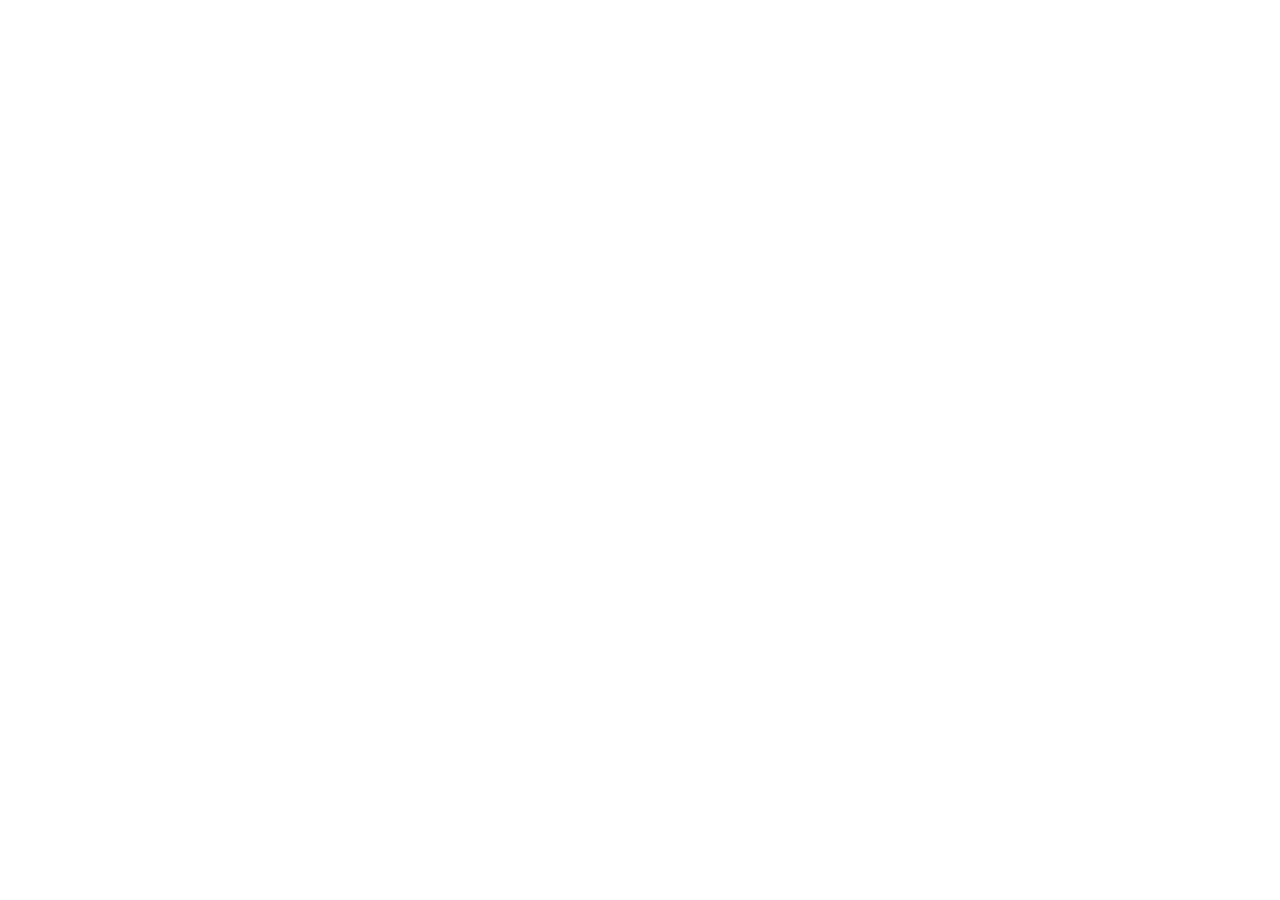
==== admin/index.html @ 59443d05 "Добавлена админка Decap CMS для блога - admin/config.yml — конфигурация CMS - admin/index.html — инт" ====
<!doctype html>
<html>
<head>
  <meta charset="utf-8" />
  <meta name="viewport" content="width=device-width, initial-scale=1.0" />
  <title>Админка блога — Ксения Журавлёва</title>
  <link rel="icon" type="image/png" href="ksusha-logo.png">
  <script src="https://unpkg.com/decap-cms@^3.0.0/dist/decap-cms.js"></script>
</head>
<body>
  <script>
    CMS.init();
  </script>
</body>
</html>
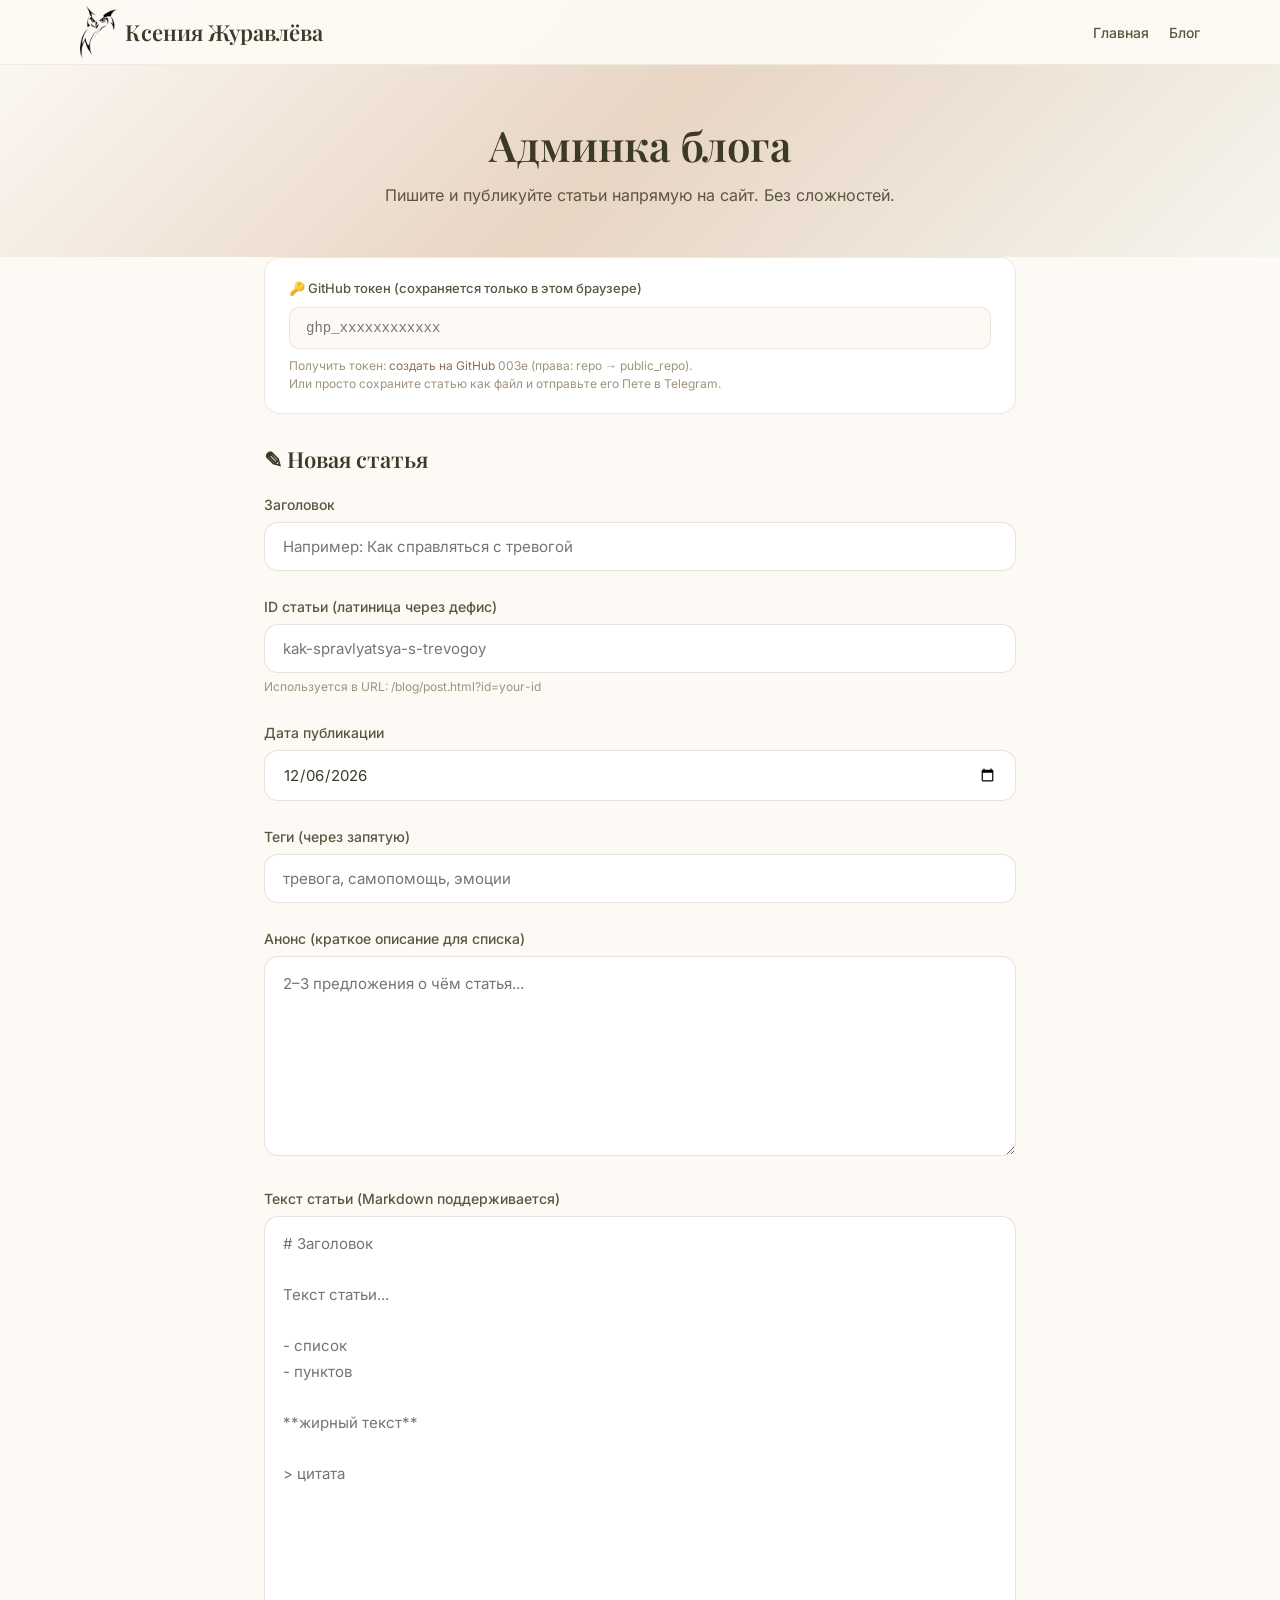
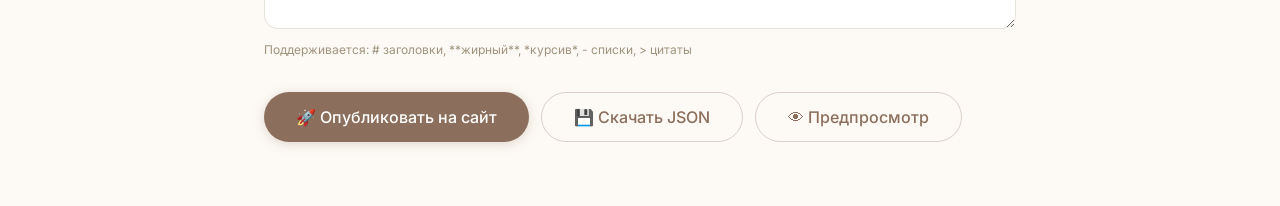
==== commit aff8b2ed: "Обновлена админка блога — простая форма с прямой публикацией - admin/index.html — полностью переписа" ====
--- a/admin/index.html
+++ b/admin/index.html
@@ -1,15 +1,313 @@
-<!doctype html>
-<html>
+<!DOCTYPE html>
+<html lang="ru">
 <head>
-  <meta charset="utf-8" />
-  <meta name="viewport" content="width=device-width, initial-scale=1.0" />
-  <title>Админка блога — Ксения Журавлёва</title>
-  <link rel="icon" type="image/png" href="ksusha-logo.png">
-  <script src="https://unpkg.com/decap-cms@^3.0.0/dist/decap-cms.js"></script>
+<meta charset="UTF-8">
+<meta name="viewport" content="width=device-width, initial-scale=1.0">
+<title>Админка блога — Ксения Журавлёва</title>
+<link rel="icon" type="image/png" href="../ksusha-logo.png">
+<link href="../fonts/fonts-local.css" rel="stylesheet">
+<style>
+  *,*::before,*::after{box-sizing:border-box;margin:0;padding:0}
+  html{scroll-behavior:smooth}
+  body{font-family:'Inter',-apple-system,sans-serif;font-weight:400;font-size:16px;line-height:1.65;color:#3D3929;background:#FDFAF5;-webkit-font-smoothing:antialiased}
+  h1,h2,h3{font-family:'Playfair Display',Georgia,serif;font-weight:600;line-height:1.2}
+
+  nav{position:fixed;top:0;left:0;right:0;z-index:100;background:rgba(253,250,245,0.92);backdrop-filter:blur(12px);border-bottom:1px solid rgba(160,147,125,0.15);padding:0 24px}
+  .nav-inner{max-width:1120px;margin:0 auto;display:flex;align-items:center;height:64px}
+  .nav-logo{font-family:'Playfair Display',serif;font-size:22px;font-weight:600;color:#3D3929;text-decoration:none;display:flex;align-items:center;gap:8px;flex-shrink:0}
+  .nav-logo img{width:auto;height:52px;object-fit:contain}
+  .nav-right{display:flex;align-items:center;gap:20px;margin-left:auto}
+  .nav-links{display:flex;gap:20px;list-style:none;align-items:center}
+  .nav-links a{text-decoration:none;color:#5C5540;font-size:14px;font-weight:450;transition:color 0.2s}
+  .nav-links a:hover{color:#8B6F5C}
+
+  .page-header{padding:120px 24px 48px;background:linear-gradient(135deg,#FDFAF5 0%,#E8D5C4 50%,#C4D7C120 100%);text-align:center}
+  .page-header h1{font-size:clamp(28px,4vw,42px);color:#3D3929;margin-bottom:12px}
+  .page-header p{font-size:16px;color:#5C5540;max-width:600px;margin:0 auto}
+
+  .container{max-width:800px;margin:0 auto;padding:0 24px 64px}
+
+  .form-group{margin-bottom:24px}
+  .form-group label{display:block;font-size:14px;font-weight:500;color:#5C5540;margin-bottom:6px}
+  .form-group input,.form-group textarea,.form-group select{width:100%;padding:14px 18px;border:1.5px solid rgba(160,147,125,0.25);border-radius:14px;font-family:'Inter',sans-serif;font-size:15px;color:#3D3929;background:#fff;transition:border-color 0.2s}
+  .form-group input:focus,.form-group textarea:focus,.form-group select:focus{outline:none;border-color:#8B6F5C}
+  .form-group textarea{min-height:200px;resize:vertical;line-height:1.7}
+  .form-group small{font-size:12px;color:#A0937D;margin-top:4px;display:block}
+
+  .btn{display:inline-flex;align-items:center;justify-content:center;padding:14px 32px;border-radius:999px;font-family:'Inter',sans-serif;font-size:16px;font-weight:500;text-decoration:none;cursor:pointer;transition:all 0.25s;border:none;white-space:nowrap}
+  .btn-primary{background:#8B6F5C;color:#fff;box-shadow:0 2px 12px rgba(139,111,92,0.25)}
+  .btn-primary:hover{background:#7A5F4D;transform:translateY(-1px);box-shadow:0 4px 20px rgba(139,111,92,0.35)}
+  .btn-outline{background:transparent;color:#8B6F5C;border:1.5px solid rgba(139,111,92,0.3)}
+  .btn-outline:hover{background:rgba(139,111,92,0.06);border-color:#8B6F5C}
+  .btn-group{display:flex;gap:12px;flex-wrap:wrap;margin-top:32px}
+
+  .token-box{background:#fff;border:1.5px solid rgba(160,147,125,0.2);border-radius:16px;padding:20px 24px;margin-bottom:32px}
+  .token-box label{font-size:13px;font-weight:500;color:#5C5540;margin-bottom:8px;display:block}
+  .token-box input{width:100%;padding:12px 16px;border:1.5px solid rgba(160,147,125,0.2);border-radius:10px;font-family:monospace;font-size:14px;background:#FDFAF5}
+  .token-box p{font-size:12px;color:#A0937D;margin-top:8px;line-height:1.5}
+  .token-box a{color:#8B6F5C;text-decoration:none}
+  .token-box a:hover{text-decoration:underline}
+
+  .status{padding:16px 20px;border-radius:12px;margin-bottom:24px;font-size:14px;display:none}
+  .status.success{background:rgba(196,215,193,0.3);color:#3D5A3E;border:1px solid rgba(196,215,193,0.5)}
+  .status.error{background:rgba(232,213,196,0.4);color:#8B6F5C;border:1px solid rgba(232,213,196,0.6)}
+  .status.visible{display:block}
+
+  .posts-list{background:#fff;border:1px solid rgba(160,147,125,0.12);border-radius:16px;padding:20px 24px;margin-bottom:32px}
+  .posts-list h3{font-size:18px;margin-bottom:16px;color:#3D3929}
+  .post-item{display:flex;justify-content:space-between;align-items:center;padding:12px 0;border-bottom:1px solid rgba(160,147,125,0.1)}
+  .post-item:last-child{border-bottom:none}
+  .post-item .title{font-size:15px;color:#3D3929;font-weight:500}
+  .post-item .date{font-size:12px;color:#A0937D}
+
+  @media(max-width:640px){
+    .page-header{padding:100px 20px 36px}
+    .page-header h1{font-size:24px}
+  }
+</style>
 </head>
 <body>
-  <script>
-    CMS.init();
-  </script>
+
+<nav>
+  <div class="nav-inner">
+    <a href="../index.html" class="nav-logo"><img src="../ksusha-logo.png" alt="">Ксения Журавлёва</a>
+    <div class="nav-right">
+      <ul class="nav-links">
+        <li><a href="../index.html">Главная</a></li>
+        <li><a href="index.html">Блог</a></li>
+      </ul>
+    </div>
+  </div>
+</nav>
+
+<header class="page-header">
+  <h1>Админка блога</h1>
+  <p>Пишите и публикуйте статьи напрямую на сайт. Без сложностей.</p>
+</header>
+
+<main class="container">
+
+  <div class="token-box">
+    <label>🔑 GitHub токен (сохраняется только в этом браузере)</label>
+    <input type="password" id="ghToken" placeholder="ghp_xxxxxxxxxxxx" onchange="saveToken()">
+    <p>
+      Получить токен: <a href="https://github.com/settings/tokens/new?description=Ksusha%20Blog&scopes=repo" target="_blank">создать на GitHub</a>
+003e (права: repo → public_repo). <br>
+      Или просто сохраните статью как файл и отправьте его Пете в Telegram.
+    </p>
+  </div>
+
+  <div class="status" id="status"></div>
+
+  <div class="posts-list" id="postsList" style="display:none">
+    <h3>📄 Существующие статьи</h3>
+    <div id="postsListContent"></div>
+  </div>
+
+  <h2 style="margin-bottom:20px;font-size:22px">✎ Новая статья</h2>
+
+  <form id="postForm" onsubmit="return false">
+    <div class="form-group">
+      <label>Заголовок</label>
+      <input type="text" id="title" placeholder="Например: Как справляться с тревогой" required>
+    </div>
+
+    <div class="form-group">
+      <label>ID статьи (латиница через дефис)</label>
+      <input type="text" id="postId" placeholder="kak-spravlyatsya-s-trevogoy" required>
+      <small>Используется в URL: /blog/post.html?id=your-id</small>
+    </div>
+
+    <div class="form-group">
+      <label>Дата публикации</label>
+      <input type="date" id="date" required>
+    </div>
+
+    <div class="form-group">
+      <label>Теги (через запятую)</label>
+      <input type="text" id="tags" placeholder="тревога, самопомощь, эмоции">
+    </div>
+
+    <div class="form-group">
+      <label>Анонс (краткое описание для списка)</label>
+      <textarea id="excerpt" rows="3" placeholder="2–3 предложения о чём статья..." required></textarea>
+    </div>
+
+    <div class="form-group">
+      <label>Текст статьи (Markdown поддерживается)</label>
+      <textarea id="body" rows="15" placeholder="# Заголовок&#10;&#10;Текст статьи...&#10;&#10;- список&#10;- пунктов&#10;&#10;**жирный текст**&#10;&#10;> цитата" required></textarea>
+      <small>Поддерживается: # заголовки, **жирный**, *курсив*, - списки, > цитаты</small>
+    </div>
+
+    <div class="btn-group">
+      <button class="btn btn-primary" onclick="publish()">🚀 Опубликовать на сайт</button>
+      <button class="btn btn-outline" onclick="downloadJson()">💾 Скачать JSON</button>
+      <button class="btn btn-outline" onclick="preview()">👁 Предпросмотр</button>
+    </div>
+  </form>
+
+  <div id="previewBox" style="margin-top:40px;display:none">
+    <h3 style="margin-bottom:16px">Предпросмотр</h3>
+    <div style="background:#fff;border:1px solid rgba(160,147,125,0.15);border-radius:16px;padding:32px" id="previewContent"></div>
+  </div>
+
+</main>
+
+<script>
+// ===== CONFIG =====
+const REPO = 'r79116045-arch/ksusha-site';
+const BRANCH = 'main';
+const FILE_PATH = 'blog/posts.json';
+
+// ===== UTILS =====
+function loadToken(){const t=localStorage.getItem('ksusha_gh_token');if(t)document.getElementById('ghToken').value=t;}
+function saveToken(){const t=document.getElementById('ghToken').value.trim();if(t)localStorage.setItem('ksusha_gh_token',t);}
+function show(msg,isErr){const s=document.getElementById('status');s.textContent=msg;s.className='status '+(isErr?'error':'success')+' visible';}
+function hideStatus(){document.getElementById('status').classList.remove('visible');}
+
+function getFormData(){
+  return {
+    id: document.getElementById('postId').value.trim(),
+    title: document.getElementById('title').value.trim(),
+    date: document.getElementById('date').value,
+    tags: document.getElementById('tags').value.split(',').map(t=>t.trim()).filter(Boolean),
+    excerpt: document.getElementById('excerpt').value.trim(),
+    body: document.getElementById('body').value.trim(),
+    image: ''
+  };
+}
+
+function validate(p){
+  if(!p.id)return 'Заполните ID статьи';
+  if(!p.title)return 'Заполните заголовок';
+  if(!p.date)return 'Выберите дату';
+  if(!p.excerpt)return 'Заполните анонс';
+  if(!p.body)return 'Напишите текст статьи';
+  if(!/^[a-z0-9-]+$/.test(p.id))return 'ID: только латиница, цифры и дефис';
+  return null;
+}
+
+// ===== GITHUB API =====
+async function fetchPosts(){
+  const res=await fetch(`https://api.github.com/repos/${REPO}/contents/${FILE_PATH}?ref=${BRANCH}`,{
+    headers:{Accept:'application/vnd.github.v3+json'}
+  });
+  if(!res.ok)throw new Error('Не удалось загрузить статьи');
+  const data=await res.json();
+  const content=JSON.parse(atob(data.content));
+  return {posts: content.posts||content, sha: data.sha};
+}
+
+async function publish(){
+  hideStatus();
+  const token=document.getElementById('ghToken').value.trim();
+  if(!token){show('Введите GitHub токен (или скачайте JSON)',true);return;}
+
+  const post=getFormData();
+  const err=validate(post);
+  if(err){show(err,true);return;}
+
+  show('Загрузка текущих статей...');
+  try{
+    const {posts,sha}=await fetchPosts();
+    const existing=posts.findIndex(p=>p.id===post.id);
+    if(existing>=-1)posts[existing]=post;else posts.push(post);
+    posts.sort((a,b)=>new Date(b.date)-new Date(a.date));
+    const newContent=btoa(unescape(encodeURIComponent(JSON.stringify({posts},null,2))));
+
+    show('Отправка на GitHub...');
+    const res=await fetch(`https://api.github.com/repos/${REPO}/contents/${FILE_PATH}`,{
+      method:'PUT',
+      headers:{
+        'Authorization':`token ${token}`,
+        'Accept':'application/vnd.github.v3+json',
+        'Content-Type':'application/json'
+      },
+      body:JSON.stringify({
+        message:`${existing>=-1?'Обновлена':'Добавлена'} статья: ${post.title}`,
+        content:newContent,
+        sha:sha,
+        branch:BRANCH
+      })
+    });
+    if(!res.ok){
+      const errData=await res.json();
+      throw new Error(errData.message||'Ошибка GitHub API');
+    }
+    show('✅ Статья опубликована! Сайт обновится через 1–2 минуты.');
+    document.getElementById('postForm').reset();
+    loadPostsList();
+  }catch(e){show('❌ '+e.message,true);}
+}
+
+// ===== DOWNLOAD =====
+function downloadJson(){
+  const post=getFormData();
+  const err=validate(post);
+  if(err){show(err,true);return;}
+
+  // Создаём JSON в формате posts.json
+  const blob=new Blob([JSON.stringify({posts:[post]},null,2)],{type:'application/json'});
+  const url=URL.createObjectURL(blob);
+  const a=document.createElement('a');
+  a.href=url;
+  a.download=`${post.id}.json`;
+  a.click();
+  URL.revokeObjectURL(url);
+  show('📎 JSON скачан. Отправьте его Пете в Telegram — он добавит на сайт.');
+}
+
+// ===== PREVIEW =====
+function mdToHtml(md){
+  if(!md)return '';
+  return md
+    .replace(/^### (.*$)/gim,'<h3>$1</h3>')
+    .replace(/^## (.*$)/gim,'<h2>$1</h2>')
+    .replace(/^# (.*$)/gim,'<h1>$1</h1>')
+    .replace(/\*\*(.*?)\*\*/g,'<strong>$1</strong>')
+    .replace(/\*(.*?)\*/g,'<em>$1</em>')
+    .replace(/^\> (.*$)/gim,'<blockquote>$1</blockquote>')
+    .replace(/^\- (.*$)/gim,'<li>$1</li>')
+    .replace(/\n/g,'<br>');
+}
+function preview(){
+  const post=getFormData();
+  const err=validate(post);
+  if(err){show(err,true);return;}
+  document.getElementById('previewBox').style.display='block';
+  document.getElementById('previewContent').innerHTML=`
+    <h1>${post.title}</h1>
+    <p style="color:#A0937D;font-size:14px;margin-bottom:24px">${new Date(post.date).toLocaleDateString('ru-RU')} · ${post.tags.join(', ')}</p>
+    <div style="line-height:1.7">${mdToHtml(post.body)}</div>
+  `;
+  document.getElementById('previewBox').scrollIntoView({behavior:'smooth'});
+}
+
+// ===== LOAD EXISTING POSTS =====
+async function loadPostsList(){
+  try{
+    const {posts}=await fetchPosts();
+    const box=document.getElementById('postsList');
+    const content=document.getElementById('postsListContent');
+    if(posts.length>0){
+      box.style.display='block';
+      content.innerHTML=posts.map(p=>`
+        <div class="post-item">
+          <div>
+            <div class="title">${p.title}</div>
+            <div class="date">${p.date}</div>
+          </div>
+          <a href="post.html?id=${p.id}" target="_blank" style="font-size:13px;color:#8B6F5C;text-decoration:none">Открыть →</a>
+        </div>
+      `).join('');
+    }
+  }catch(e){console.log('Не удалось загрузить список статей',e);}
+}
+
+// ===== INIT =====
+document.getElementById('date').valueAsDate=new Date();
+loadToken();
+loadPostsList();
+</script>
 </body>
 </html>
--- a/fonts/fonts-local.css
+++ b/fonts/fonts-local.css
@@ -0,0 +1,396 @@
+/* cyrillic-ext */
+@font-face {
+  font-family: 'Inter';
+  font-style: normal;
+  font-weight: 300;
+  font-display: swap;
+  src: url(./UcC73FwrK3iLTeHuS_nVMrMxCp50SjIa2JL7SUc.woff2) format('woff2');
+  unicode-range: U+0460-052F, U+1C80-1C8A, U+20B4, U+2DE0-2DFF, U+A640-A69F, U+FE2E-FE2F;
+}
+/* cyrillic */
+@font-face {
+  font-family: 'Inter';
+  font-style: normal;
+  font-weight: 300;
+  font-display: swap;
+  src: url(./UcC73FwrK3iLTeHuS_nVMrMxCp50SjIa0ZL7SUc.woff2) format('woff2');
+  unicode-range: U+0301, U+0400-045F, U+0490-0491, U+04B0-04B1, U+2116;
+}
+/* greek-ext */
+@font-face {
+  font-family: 'Inter';
+  font-style: normal;
+  font-weight: 300;
+  font-display: swap;
+  src: url(./UcC73FwrK3iLTeHuS_nVMrMxCp50SjIa2ZL7SUc.woff2) format('woff2');
+  unicode-range: U+1F00-1FFF;
+}
+/* greek */
+@font-face {
+  font-family: 'Inter';
+  font-style: normal;
+  font-weight: 300;
+  font-display: swap;
+  src: url(./UcC73FwrK3iLTeHuS_nVMrMxCp50SjIa1pL7SUc.woff2) format('woff2');
+  unicode-range: U+0370-0377, U+037A-037F, U+0384-038A, U+038C, U+038E-03A1, U+03A3-03FF;
+}
+/* vietnamese */
+@font-face {
+  font-family: 'Inter';
+  font-style: normal;
+  font-weight: 300;
+  font-display: swap;
+  src: url(./UcC73FwrK3iLTeHuS_nVMrMxCp50SjIa2pL7SUc.woff2) format('woff2');
+  unicode-range: U+0102-0103, U+0110-0111, U+0128-0129, U+0168-0169, U+01A0-01A1, U+01AF-01B0, U+0300-0301, U+0303-0304, U+0308-0309, U+0323, U+0329, U+1EA0-1EF9, U+20AB;
+}
+/* latin-ext */
+@font-face {
+  font-family: 'Inter';
+  font-style: normal;
+  font-weight: 300;
+  font-display: swap;
+  src: url(./UcC73FwrK3iLTeHuS_nVMrMxCp50SjIa25L7SUc.woff2) format('woff2');
+  unicode-range: U+0100-02BA, U+02BD-02C5, U+02C7-02CC, U+02CE-02D7, U+02DD-02FF, U+0304, U+0308, U+0329, U+1D00-1DBF, U+1E00-1E9F, U+1EF2-1EFF, U+2020, U+20A0-20AB, U+20AD-20C0, U+2113, U+2C60-2C7F, U+A720-A7FF;
+}
+/* latin */
+@font-face {
+  font-family: 'Inter';
+  font-style: normal;
+  font-weight: 300;
+  font-display: swap;
+  src: url(./UcC73FwrK3iLTeHuS_nVMrMxCp50SjIa1ZL7.woff2) format('woff2');
+  unicode-range: U+0000-00FF, U+0131, U+0152-0153, U+02BB-02BC, U+02C6, U+02DA, U+02DC, U+0304, U+0308, U+0329, U+2000-206F, U+20AC, U+2122, U+2191, U+2193, U+2212, U+2215, U+FEFF, U+FFFD;
+}
+/* cyrillic-ext */
+@font-face {
+  font-family: 'Inter';
+  font-style: normal;
+  font-weight: 400;
+  font-display: swap;
+  src: url(./UcC73FwrK3iLTeHuS_nVMrMxCp50SjIa2JL7SUc.woff2) format('woff2');
+  unicode-range: U+0460-052F, U+1C80-1C8A, U+20B4, U+2DE0-2DFF, U+A640-A69F, U+FE2E-FE2F;
+}
+/* cyrillic */
+@font-face {
+  font-family: 'Inter';
+  font-style: normal;
+  font-weight: 400;
+  font-display: swap;
+  src: url(./UcC73FwrK3iLTeHuS_nVMrMxCp50SjIa0ZL7SUc.woff2) format('woff2');
+  unicode-range: U+0301, U+0400-045F, U+0490-0491, U+04B0-04B1, U+2116;
+}
+/* greek-ext */
+@font-face {
+  font-family: 'Inter';
+  font-style: normal;
+  font-weight: 400;
+  font-display: swap;
+  src: url(./UcC73FwrK3iLTeHuS_nVMrMxCp50SjIa2ZL7SUc.woff2) format('woff2');
+  unicode-range: U+1F00-1FFF;
+}
+/* greek */
+@font-face {
+  font-family: 'Inter';
+  font-style: normal;
+  font-weight: 400;
+  font-display: swap;
+  src: url(./UcC73FwrK3iLTeHuS_nVMrMxCp50SjIa1pL7SUc.woff2) format('woff2');
+  unicode-range: U+0370-0377, U+037A-037F, U+0384-038A, U+038C, U+038E-03A1, U+03A3-03FF;
+}
+/* vietnamese */
+@font-face {
+  font-family: 'Inter';
+  font-style: normal;
+  font-weight: 400;
+  font-display: swap;
+  src: url(./UcC73FwrK3iLTeHuS_nVMrMxCp50SjIa2pL7SUc.woff2) format('woff2');
+  unicode-range: U+0102-0103, U+0110-0111, U+0128-0129, U+0168-0169, U+01A0-01A1, U+01AF-01B0, U+0300-0301, U+0303-0304, U+0308-0309, U+0323, U+0329, U+1EA0-1EF9, U+20AB;
+}
+/* latin-ext */
+@font-face {
+  font-family: 'Inter';
+  font-style: normal;
+  font-weight: 400;
+  font-display: swap;
+  src: url(./UcC73FwrK3iLTeHuS_nVMrMxCp50SjIa25L7SUc.woff2) format('woff2');
+  unicode-range: U+0100-02BA, U+02BD-02C5, U+02C7-02CC, U+02CE-02D7, U+02DD-02FF, U+0304, U+0308, U+0329, U+1D00-1DBF, U+1E00-1E9F, U+1EF2-1EFF, U+2020, U+20A0-20AB, U+20AD-20C0, U+2113, U+2C60-2C7F, U+A720-A7FF;
+}
+/* latin */
+@font-face {
+  font-family: 'Inter';
+  font-style: normal;
+  font-weight: 400;
+  font-display: swap;
+  src: url(./UcC73FwrK3iLTeHuS_nVMrMxCp50SjIa1ZL7.woff2) format('woff2');
+  unicode-range: U+0000-00FF, U+0131, U+0152-0153, U+02BB-02BC, U+02C6, U+02DA, U+02DC, U+0304, U+0308, U+0329, U+2000-206F, U+20AC, U+2122, U+2191, U+2193, U+2212, U+2215, U+FEFF, U+FFFD;
+}
+/* cyrillic-ext */
+@font-face {
+  font-family: 'Inter';
+  font-style: normal;
+  font-weight: 500;
+  font-display: swap;
+  src: url(./UcC73FwrK3iLTeHuS_nVMrMxCp50SjIa2JL7SUc.woff2) format('woff2');
+  unicode-range: U+0460-052F, U+1C80-1C8A, U+20B4, U+2DE0-2DFF, U+A640-A69F, U+FE2E-FE2F;
+}
+/* cyrillic */
+@font-face {
+  font-family: 'Inter';
+  font-style: normal;
+  font-weight: 500;
+  font-display: swap;
+  src: url(./UcC73FwrK3iLTeHuS_nVMrMxCp50SjIa0ZL7SUc.woff2) format('woff2');
+  unicode-range: U+0301, U+0400-045F, U+0490-0491, U+04B0-04B1, U+2116;
+}
+/* greek-ext */
+@font-face {
+  font-family: 'Inter';
+  font-style: normal;
+  font-weight: 500;
+  font-display: swap;
+  src: url(./UcC73FwrK3iLTeHuS_nVMrMxCp50SjIa2ZL7SUc.woff2) format('woff2');
+  unicode-range: U+1F00-1FFF;
+}
+/* greek */
+@font-face {
+  font-family: 'Inter';
+  font-style: normal;
+  font-weight: 500;
+  font-display: swap;
+  src: url(./UcC73FwrK3iLTeHuS_nVMrMxCp50SjIa1pL7SUc.woff2) format('woff2');
+  unicode-range: U+0370-0377, U+037A-037F, U+0384-038A, U+038C, U+038E-03A1, U+03A3-03FF;
+}
+/* vietnamese */
+@font-face {
+  font-family: 'Inter';
+  font-style: normal;
+  font-weight: 500;
+  font-display: swap;
+  src: url(./UcC73FwrK3iLTeHuS_nVMrMxCp50SjIa2pL7SUc.woff2) format('woff2');
+  unicode-range: U+0102-0103, U+0110-0111, U+0128-0129, U+0168-0169, U+01A0-01A1, U+01AF-01B0, U+0300-0301, U+0303-0304, U+0308-0309, U+0323, U+0329, U+1EA0-1EF9, U+20AB;
+}
+/* latin-ext */
+@font-face {
+  font-family: 'Inter';
+  font-style: normal;
+  font-weight: 500;
+  font-display: swap;
+  src: url(./UcC73FwrK3iLTeHuS_nVMrMxCp50SjIa25L7SUc.woff2) format('woff2');
+  unicode-range: U+0100-02BA, U+02BD-02C5, U+02C7-02CC, U+02CE-02D7, U+02DD-02FF, U+0304, U+0308, U+0329, U+1D00-1DBF, U+1E00-1E9F, U+1EF2-1EFF, U+2020, U+20A0-20AB, U+20AD-20C0, U+2113, U+2C60-2C7F, U+A720-A7FF;
+}
+/* latin */
+@font-face {
+  font-family: 'Inter';
+  font-style: normal;
+  font-weight: 500;
+  font-display: swap;
+  src: url(./UcC73FwrK3iLTeHuS_nVMrMxCp50SjIa1ZL7.woff2) format('woff2');
+  unicode-range: U+0000-00FF, U+0131, U+0152-0153, U+02BB-02BC, U+02C6, U+02DA, U+02DC, U+0304, U+0308, U+0329, U+2000-206F, U+20AC, U+2122, U+2191, U+2193, U+2212, U+2215, U+FEFF, U+FFFD;
+}
+/* cyrillic-ext */
+@font-face {
+  font-family: 'Inter';
+  font-style: normal;
+  font-weight: 600;
+  font-display: swap;
+  src: url(./UcC73FwrK3iLTeHuS_nVMrMxCp50SjIa2JL7SUc.woff2) format('woff2');
+  unicode-range: U+0460-052F, U+1C80-1C8A, U+20B4, U+2DE0-2DFF, U+A640-A69F, U+FE2E-FE2F;
+}
+/* cyrillic */
+@font-face {
+  font-family: 'Inter';
+  font-style: normal;
+  font-weight: 600;
+  font-display: swap;
+  src: url(./UcC73FwrK3iLTeHuS_nVMrMxCp50SjIa0ZL7SUc.woff2) format('woff2');
+  unicode-range: U+0301, U+0400-045F, U+0490-0491, U+04B0-04B1, U+2116;
+}
+/* greek-ext */
+@font-face {
+  font-family: 'Inter';
+  font-style: normal;
+  font-weight: 600;
+  font-display: swap;
+  src: url(./UcC73FwrK3iLTeHuS_nVMrMxCp50SjIa2ZL7SUc.woff2) format('woff2');
+  unicode-range: U+1F00-1FFF;
+}
+/* greek */
+@font-face {
+  font-family: 'Inter';
+  font-style: normal;
+  font-weight: 600;
+  font-display: swap;
+  src: url(./UcC73FwrK3iLTeHuS_nVMrMxCp50SjIa1pL7SUc.woff2) format('woff2');
+  unicode-range: U+0370-0377, U+037A-037F, U+0384-038A, U+038C, U+038E-03A1, U+03A3-03FF;
+}
+/* vietnamese */
+@font-face {
+  font-family: 'Inter';
+  font-style: normal;
+  font-weight: 600;
+  font-display: swap;
+  src: url(./UcC73FwrK3iLTeHuS_nVMrMxCp50SjIa2pL7SUc.woff2) format('woff2');
+  unicode-range: U+0102-0103, U+0110-0111, U+0128-0129, U+0168-0169, U+01A0-01A1, U+01AF-01B0, U+0300-0301, U+0303-0304, U+0308-0309, U+0323, U+0329, U+1EA0-1EF9, U+20AB;
+}
+/* latin-ext */
+@font-face {
+  font-family: 'Inter';
+  font-style: normal;
+  font-weight: 600;
+  font-display: swap;
+  src: url(./UcC73FwrK3iLTeHuS_nVMrMxCp50SjIa25L7SUc.woff2) format('woff2');
+  unicode-range: U+0100-02BA, U+02BD-02C5, U+02C7-02CC, U+02CE-02D7, U+02DD-02FF, U+0304, U+0308, U+0329, U+1D00-1DBF, U+1E00-1E9F, U+1EF2-1EFF, U+2020, U+20A0-20AB, U+20AD-20C0, U+2113, U+2C60-2C7F, U+A720-A7FF;
+}
+/* latin */
+@font-face {
+  font-family: 'Inter';
+  font-style: normal;
+  font-weight: 600;
+  font-display: swap;
+  src: url(./UcC73FwrK3iLTeHuS_nVMrMxCp50SjIa1ZL7.woff2) format('woff2');
+  unicode-range: U+0000-00FF, U+0131, U+0152-0153, U+02BB-02BC, U+02C6, U+02DA, U+02DC, U+0304, U+0308, U+0329, U+2000-206F, U+20AC, U+2122, U+2191, U+2193, U+2212, U+2215, U+FEFF, U+FFFD;
+}
+/* cyrillic */
+@font-face {
+  font-family: 'Playfair Display';
+  font-style: italic;
+  font-weight: 400;
+  font-display: swap;
+  src: url(./nuFRD-vYSZviVYUb_rj3ij__anPXDTnCjmHKM4nYO7KN_qiTXtXA-W2r.woff2) format('woff2');
+  unicode-range: U+0301, U+0400-045F, U+0490-0491, U+04B0-04B1, U+2116;
+}
+/* vietnamese */
+@font-face {
+  font-family: 'Playfair Display';
+  font-style: italic;
+  font-weight: 400;
+  font-display: swap;
+  src: url(./nuFRD-vYSZviVYUb_rj3ij__anPXDTnCjmHKM4nYO7KN_qiTXt7A-W2r.woff2) format('woff2');
+  unicode-range: U+0102-0103, U+0110-0111, U+0128-0129, U+0168-0169, U+01A0-01A1, U+01AF-01B0, U+0300-0301, U+0303-0304, U+0308-0309, U+0323, U+0329, U+1EA0-1EF9, U+20AB;
+}
+/* latin-ext */
+@font-face {
+  font-family: 'Playfair Display';
+  font-style: italic;
+  font-weight: 400;
+  font-display: swap;
+  src: url(./nuFRD-vYSZviVYUb_rj3ij__anPXDTnCjmHKM4nYO7KN_qiTXt_A-W2r.woff2) format('woff2');
+  unicode-range: U+0100-02BA, U+02BD-02C5, U+02C7-02CC, U+02CE-02D7, U+02DD-02FF, U+0304, U+0308, U+0329, U+1D00-1DBF, U+1E00-1E9F, U+1EF2-1EFF, U+2020, U+20A0-20AB, U+20AD-20C0, U+2113, U+2C60-2C7F, U+A720-A7FF;
+}
+/* latin */
+@font-face {
+  font-family: 'Playfair Display';
+  font-style: italic;
+  font-weight: 400;
+  font-display: swap;
+  src: url(./nuFRD-vYSZviVYUb_rj3ij__anPXDTnCjmHKM4nYO7KN_qiTXtHA-Q.woff2) format('woff2');
+  unicode-range: U+0000-00FF, U+0131, U+0152-0153, U+02BB-02BC, U+02C6, U+02DA, U+02DC, U+0304, U+0308, U+0329, U+2000-206F, U+20AC, U+2122, U+2191, U+2193, U+2212, U+2215, U+FEFF, U+FFFD;
+}
+/* cyrillic */
+@font-face {
+  font-family: 'Playfair Display';
+  font-style: normal;
+  font-weight: 400;
+  font-display: swap;
+  src: url(./nuFiD-vYSZviVYUb_rj3ij__anPXDTjYgFE_.woff2) format('woff2');
+  unicode-range: U+0301, U+0400-045F, U+0490-0491, U+04B0-04B1, U+2116;
+}
+/* vietnamese */
+@font-face {
+  font-family: 'Playfair Display';
+  font-style: normal;
+  font-weight: 400;
+  font-display: swap;
+  src: url(./nuFiD-vYSZviVYUb_rj3ij__anPXDTPYgFE_.woff2) format('woff2');
+  unicode-range: U+0102-0103, U+0110-0111, U+0128-0129, U+0168-0169, U+01A0-01A1, U+01AF-01B0, U+0300-0301, U+0303-0304, U+0308-0309, U+0323, U+0329, U+1EA0-1EF9, U+20AB;
+}
+/* latin-ext */
+@font-face {
+  font-family: 'Playfair Display';
+  font-style: normal;
+  font-weight: 400;
+  font-display: swap;
+  src: url(./nuFiD-vYSZviVYUb_rj3ij__anPXDTLYgFE_.woff2) format('woff2');
+  unicode-range: U+0100-02BA, U+02BD-02C5, U+02C7-02CC, U+02CE-02D7, U+02DD-02FF, U+0304, U+0308, U+0329, U+1D00-1DBF, U+1E00-1E9F, U+1EF2-1EFF, U+2020, U+20A0-20AB, U+20AD-20C0, U+2113, U+2C60-2C7F, U+A720-A7FF;
+}
+/* latin */
+@font-face {
+  font-family: 'Playfair Display';
+  font-style: normal;
+  font-weight: 400;
+  font-display: swap;
+  src: url(./nuFiD-vYSZviVYUb_rj3ij__anPXDTzYgA.woff2) format('woff2');
+  unicode-range: U+0000-00FF, U+0131, U+0152-0153, U+02BB-02BC, U+02C6, U+02DA, U+02DC, U+0304, U+0308, U+0329, U+2000-206F, U+20AC, U+2122, U+2191, U+2193, U+2212, U+2215, U+FEFF, U+FFFD;
+}
+/* cyrillic */
+@font-face {
+  font-family: 'Playfair Display';
+  font-style: normal;
+  font-weight: 600;
+  font-display: swap;
+  src: url(./nuFiD-vYSZviVYUb_rj3ij__anPXDTjYgFE_.woff2) format('woff2');
+  unicode-range: U+0301, U+0400-045F, U+0490-0491, U+04B0-04B1, U+2116;
+}
+/* vietnamese */
+@font-face {
+  font-family: 'Playfair Display';
+  font-style: normal;
+  font-weight: 600;
+  font-display: swap;
+  src: url(./nuFiD-vYSZviVYUb_rj3ij__anPXDTPYgFE_.woff2) format('woff2');
+  unicode-range: U+0102-0103, U+0110-0111, U+0128-0129, U+0168-0169, U+01A0-01A1, U+01AF-01B0, U+0300-0301, U+0303-0304, U+0308-0309, U+0323, U+0329, U+1EA0-1EF9, U+20AB;
+}
+/* latin-ext */
+@font-face {
+  font-family: 'Playfair Display';
+  font-style: normal;
+  font-weight: 600;
+  font-display: swap;
+  src: url(./nuFiD-vYSZviVYUb_rj3ij__anPXDTLYgFE_.woff2) format('woff2');
+  unicode-range: U+0100-02BA, U+02BD-02C5, U+02C7-02CC, U+02CE-02D7, U+02DD-02FF, U+0304, U+0308, U+0329, U+1D00-1DBF, U+1E00-1E9F, U+1EF2-1EFF, U+2020, U+20A0-20AB, U+20AD-20C0, U+2113, U+2C60-2C7F, U+A720-A7FF;
+}
+/* latin */
+@font-face {
+  font-family: 'Playfair Display';
+  font-style: normal;
+  font-weight: 600;
+  font-display: swap;
+  src: url(./nuFiD-vYSZviVYUb_rj3ij__anPXDTzYgA.woff2) format('woff2');
+  unicode-range: U+0000-00FF, U+0131, U+0152-0153, U+02BB-02BC, U+02C6, U+02DA, U+02DC, U+0304, U+0308, U+0329, U+2000-206F, U+20AC, U+2122, U+2191, U+2193, U+2212, U+2215, U+FEFF, U+FFFD;
+}
+/* cyrillic */
+@font-face {
+  font-family: 'Playfair Display';
+  font-style: normal;
+  font-weight: 700;
+  font-display: swap;
+  src: url(./nuFiD-vYSZviVYUb_rj3ij__anPXDTjYgFE_.woff2) format('woff2');
+  unicode-range: U+0301, U+0400-045F, U+0490-0491, U+04B0-04B1, U+2116;
+}
+/* vietnamese */
+@font-face {
+  font-family: 'Playfair Display';
+  font-style: normal;
+  font-weight: 700;
+  font-display: swap;
+  src: url(./nuFiD-vYSZviVYUb_rj3ij__anPXDTPYgFE_.woff2) format('woff2');
+  unicode-range: U+0102-0103, U+0110-0111, U+0128-0129, U+0168-0169, U+01A0-01A1, U+01AF-01B0, U+0300-0301, U+0303-0304, U+0308-0309, U+0323, U+0329, U+1EA0-1EF9, U+20AB;
+}
+/* latin-ext */
+@font-face {
+  font-family: 'Playfair Display';
+  font-style: normal;
+  font-weight: 700;
+  font-display: swap;
+  src: url(./nuFiD-vYSZviVYUb_rj3ij__anPXDTLYgFE_.woff2) format('woff2');
+  unicode-range: U+0100-02BA, U+02BD-02C5, U+02C7-02CC, U+02CE-02D7, U+02DD-02FF, U+0304, U+0308, U+0329, U+1D00-1DBF, U+1E00-1E9F, U+1EF2-1EFF, U+2020, U+20A0-20AB, U+20AD-20C0, U+2113, U+2C60-2C7F, U+A720-A7FF;
+}
+/* latin */
+@font-face {
+  font-family: 'Playfair Display';
+  font-style: normal;
+  font-weight: 700;
+  font-display: swap;
+  src: url(./nuFiD-vYSZviVYUb_rj3ij__anPXDTzYgA.woff2) format('woff2');
+  unicode-range: U+0000-00FF, U+0131, U+0152-0153, U+02BB-02BC, U+02C6, U+02DA, U+02DC, U+0304, U+0308, U+0329, U+2000-206F, U+20AC, U+2122, U+2191, U+2193, U+2212, U+2215, U+FEFF, U+FFFD;
+}
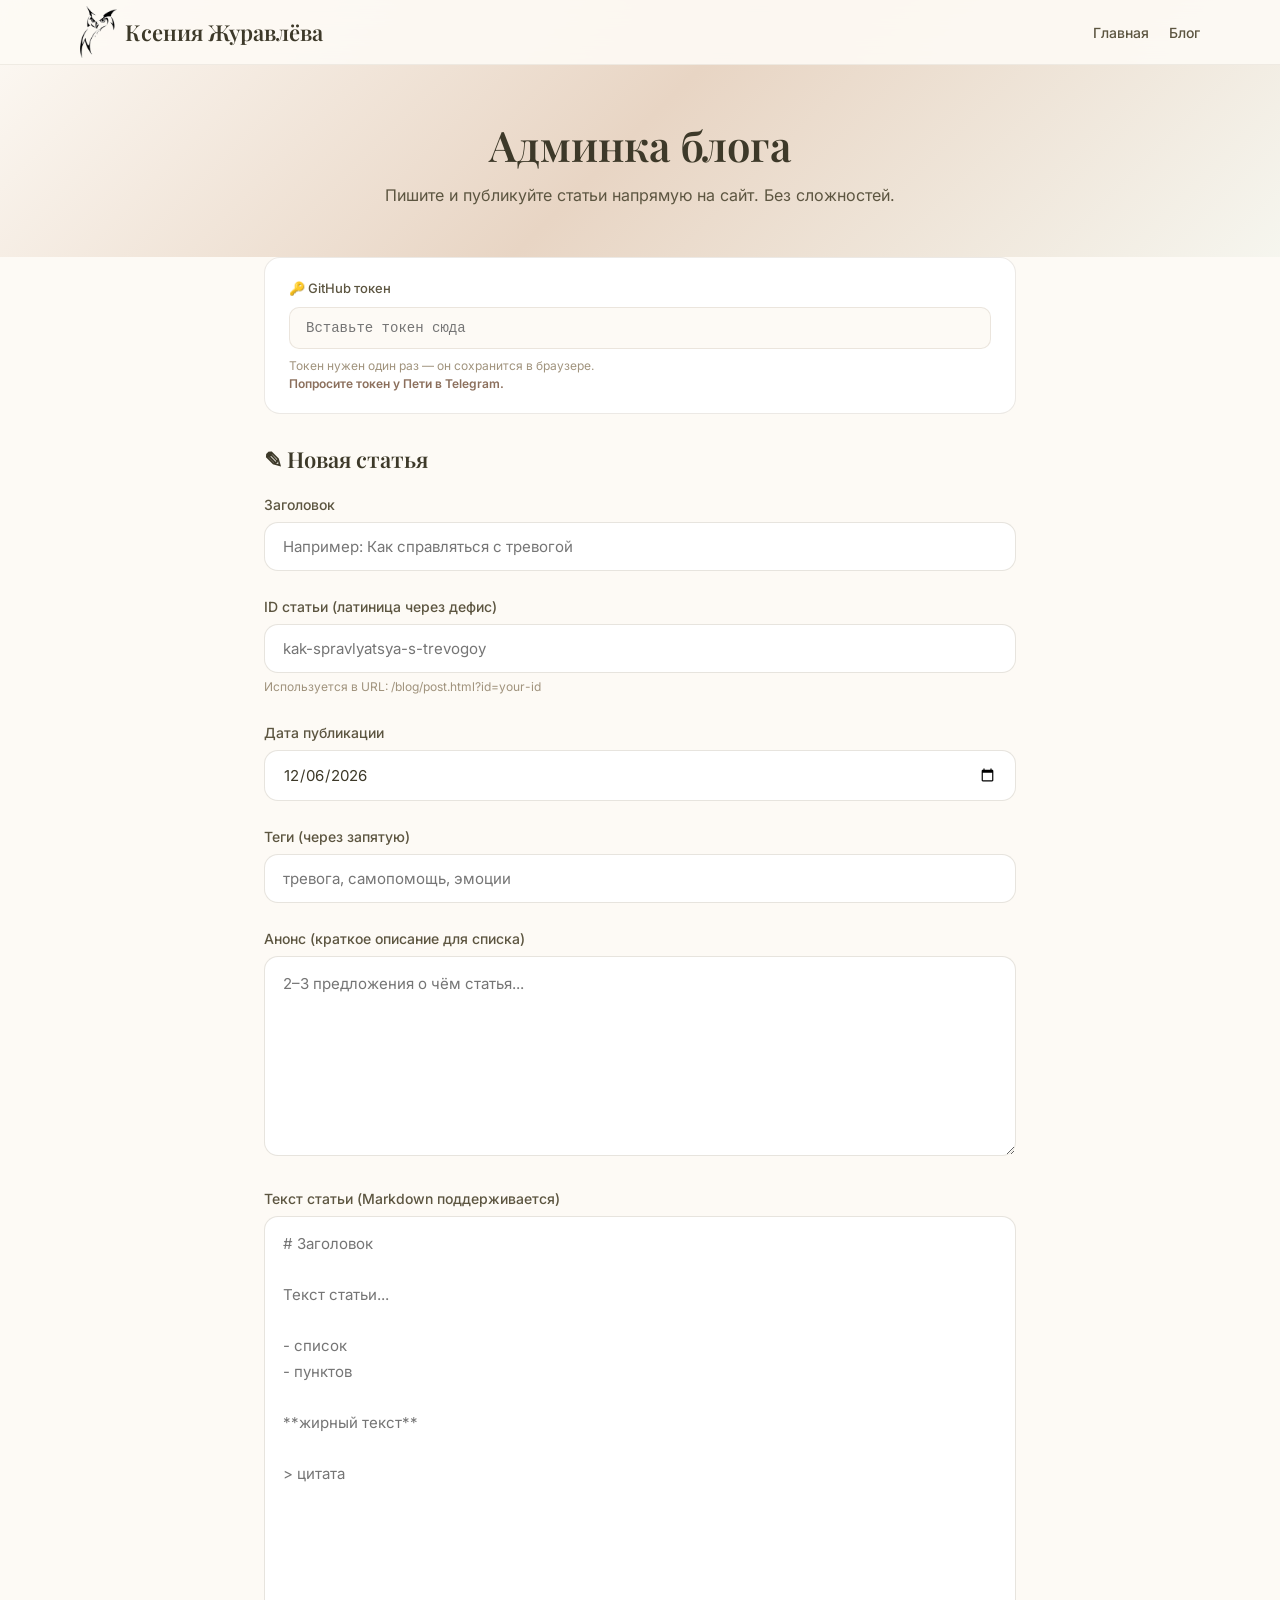
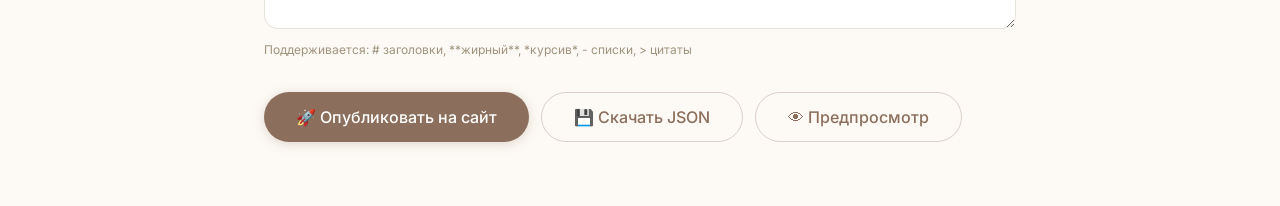
==== commit 52a6b9e5: "Фикс кодировки UTF-8 в админке" ====
--- a/admin/index.html
+++ b/admin/index.html
@@ -87,13 +87,12 @@
 
 <main class="container">
 
-  <div class="token-box">
-    <label>🔑 GitHub токен (сохраняется только в этом браузере)</label>
-    <input type="password" id="ghToken" placeholder="ghp_xxxxxxxxxxxx" onchange="saveToken()">
+  <div class="token-box" id="tokenBox">
+    <label>🔑 GitHub токен</label>
+    <input type="password" id="ghToken" placeholder="Вставьте токен сюда" onchange="saveToken()">
     <p>
-      Получить токен: <a href="https://github.com/settings/tokens/new?description=Ksusha%20Blog&scopes=repo" target="_blank">создать на GitHub</a>
-003e (права: repo → public_repo). <br>
-      Или просто сохраните статью как файл и отправьте его Пете в Telegram.
+      Токен нужен один раз — он сохранится в браузере.<br>
+      <strong style="color:#8B6F5C">Попросите токен у Пети в Telegram.</strong>
     </p>
   </div>
 
@@ -194,7 +193,7 @@
   });
   if(!res.ok)throw new Error('Не удалось загрузить статьи');
   const data=await res.json();
-  const content=JSON.parse(atob(data.content));
+  const content=JSON.parse(decodeURIComponent(escape(atob(data.content))));
   return {posts: content.posts||content, sha: data.sha};
 }
 
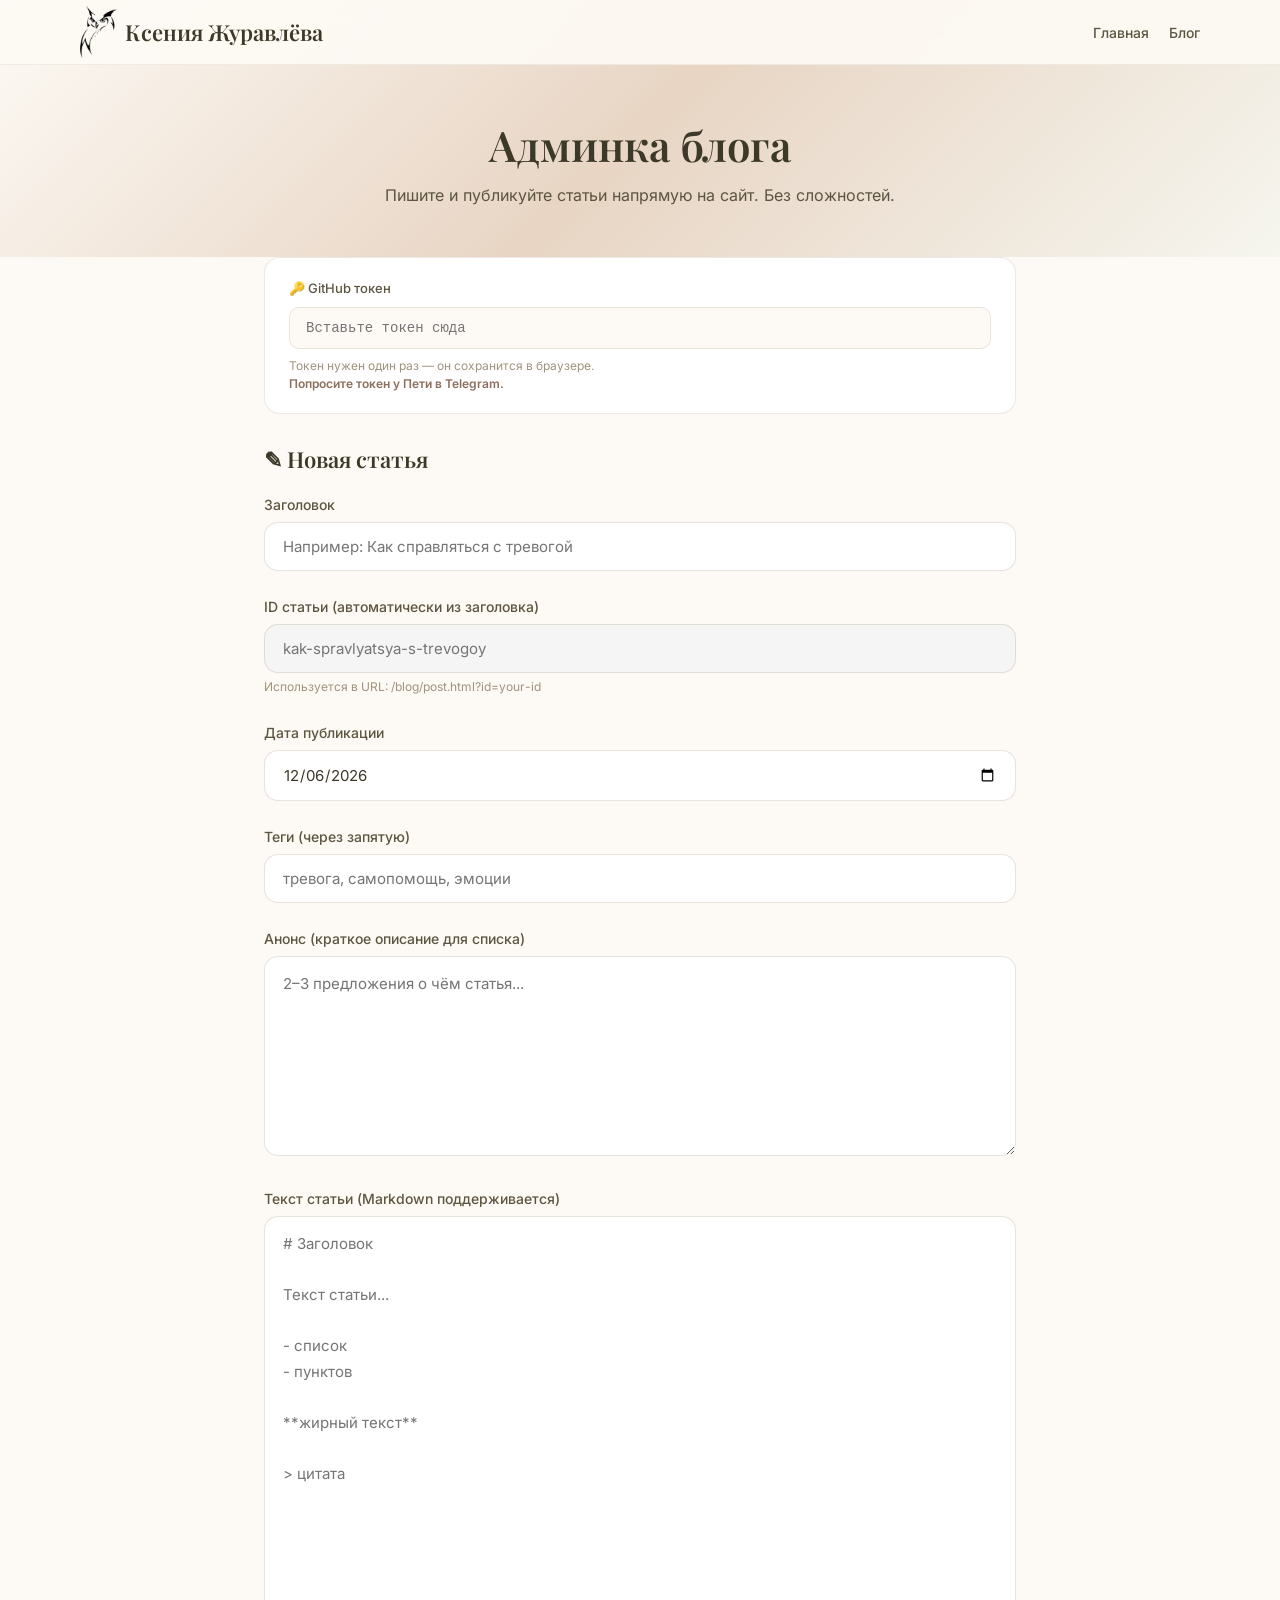
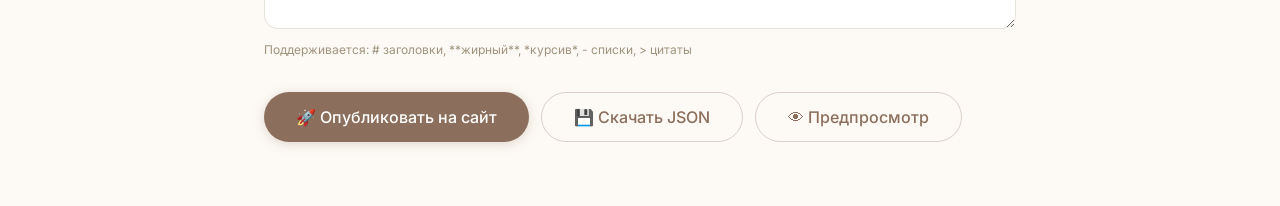
==== commit 060a03c0: "Авто-генерация ID из заголовка" ====
--- a/admin/index.html
+++ b/admin/index.html
@@ -108,12 +108,12 @@
   <form id="postForm" onsubmit="return false">
     <div class="form-group">
       <label>Заголовок</label>
-      <input type="text" id="title" placeholder="Например: Как справляться с тревогой" required>
-    </div>
-
-    <div class="form-group">
-      <label>ID статьи (латиница через дефис)</label>
-      <input type="text" id="postId" placeholder="kak-spravlyatsya-s-trevogoy" required>
+      <input type="text" id="title" placeholder="Например: Как справляться с тревогой" required oninput="autoId()">
+    </div>
+
+    <div class="form-group">
+      <label>ID статьи (автоматически из заголовка)</label>
+      <input type="text" id="postId" placeholder="kak-spravlyatsya-s-trevogoy" readonly style="background:#f5f5f5">
       <small>Используется в URL: /blog/post.html?id=your-id</small>
     </div>
 
@@ -159,10 +159,25 @@
 const FILE_PATH = 'blog/posts.json';
 
 // ===== UTILS =====
-function loadToken(){const t=localStorage.getItem('ksusha_gh_token');if(t)document.getElementById('ghToken').value=t;}
-function saveToken(){const t=document.getElementById('ghToken').value.trim();if(t)localStorage.setItem('ksusha_gh_token',t);}
+function loadToken(){const t=localStorage.getItem('ksusha_gh_token');if(t){document.getElementById('ghToken').value=t;showEditor();}}
+function saveToken(){const t=document.getElementById('ghToken').value.trim();if(t){localStorage.setItem('ksusha_gh_token',t);showEditor();}}
+function showEditor(){document.getElementById('tokenBox').style.display='none';document.getElementById('editorBox').style.display='block';loadPostsList();}
 function show(msg,isErr){const s=document.getElementById('status');s.textContent=msg;s.className='status '+(isErr?'error':'success')+' visible';}
 function hideStatus(){document.getElementById('status').classList.remove('visible');}
+
+function autoId(){
+  const title=document.getElementById('title').value.trim();
+  if(!title)return;
+  const map={
+    'а':'a','б':'b','в':'v','г':'g','д':'d','е':'e','ё':'yo','ж':'zh','з':'z','и':'i','й':'y',
+    'к':'k','л':'l','м':'m','н':'n','о':'o','п':'p','р':'r','с':'s','т':'t','у':'u','ф':'f',
+    'х':'kh','ц':'ts','ч':'ch','ш':'sh','щ':'shch','ъ':'','ы':'y','ь':'','э':'e','ю':'yu','я':'ya',
+    ' ':'-','_':'-','.':'','!':'','?':'',',':'',':':'',';':'','"':'',"'":'','«':'','»':'','—':'-'
+  };
+  let id=title.toLowerCase().split('').map(c=>map[c]||c).join('');
+  id=id.replace(/[^a-z0-9-]/g,'').replace(/-+/g,'-').replace(/^-|-$/g,'');
+  document.getElementById('postId').value=id;
+}
 
 function getFormData(){
   return {
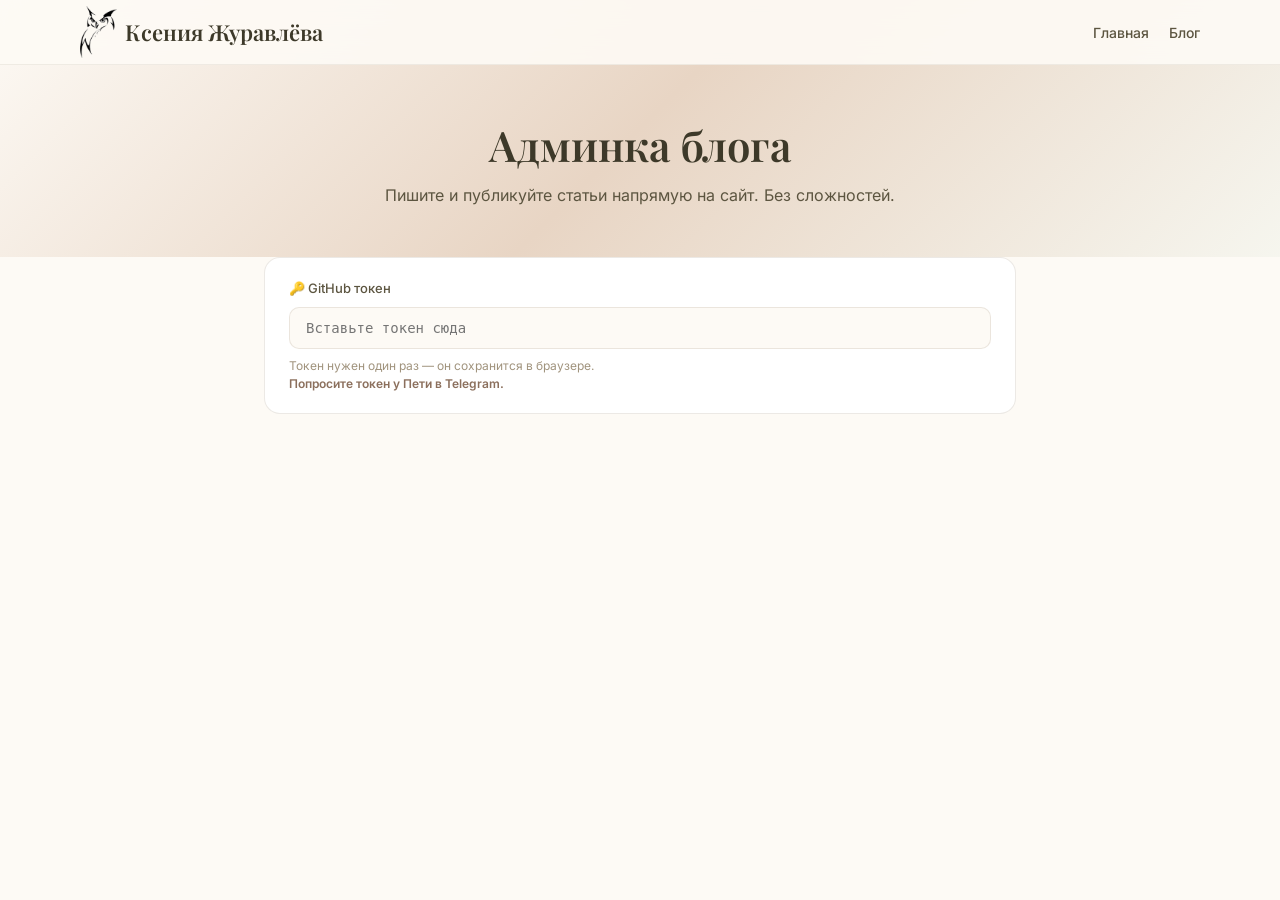
==== commit 929d4668: "Инструкция в админке + фикс editorBox" ====
--- a/admin/index.html
+++ b/admin/index.html
@@ -103,6 +103,23 @@
     <div id="postsListContent"></div>
   </div>
 
+  <div id="editorBox" style="display:none">
+
+  <div style="background:#fff;border:1px solid rgba(160,147,125,0.15);border-radius:16px;padding:24px;margin-bottom:32px">
+    <h3 style="font-size:18px;margin-bottom:12px;color:#3D3929">📖 Как написать статью</h3>
+    <ol style="padding-left:20px;color:#5C5540;font-size:14px;line-height:1.8">
+      <li><strong>Заголовок</strong> — название статьи (ID создастся сам)</li>
+      <li><strong>Дата</strong> — когда опубликовать (по умолчанию сегодня)</li>
+      <li><strong>Теги</strong> — темы через запятую, например: <code>тревога, самопомощь</code></li>
+      <li><strong>Анонс</strong> — 2–3 предложения о чём статья (видно в списке статей)</li>
+      <li><strong>Текст</strong> — полная статья. Форматирование:
+        <code># заголовок</code> <code>**жирный**</code> <code>- список</code> <code>&gt; цитата</code>
+      </li>
+      <li>Жмите <strong>«👁 Предпросмотр»</strong> — посмотреть, как будет выглядеть</li>
+      <li>Жмите <strong>«🚀 Опубликовать»</strong> — статья появится на сайте через 1–2 минуты</li>
+    </ol>
+  </div>
+
   <h2 style="margin-bottom:20px;font-size:22px">✎ Новая статья</h2>
 
   <form id="postForm" onsubmit="return false">
@@ -148,6 +165,8 @@
   <div id="previewBox" style="margin-top:40px;display:none">
     <h3 style="margin-bottom:16px">Предпросмотр</h3>
     <div style="background:#fff;border:1px solid rgba(160,147,125,0.15);border-radius:16px;padding:32px" id="previewContent"></div>
+  </div>
+
   </div>
 
 </main>
